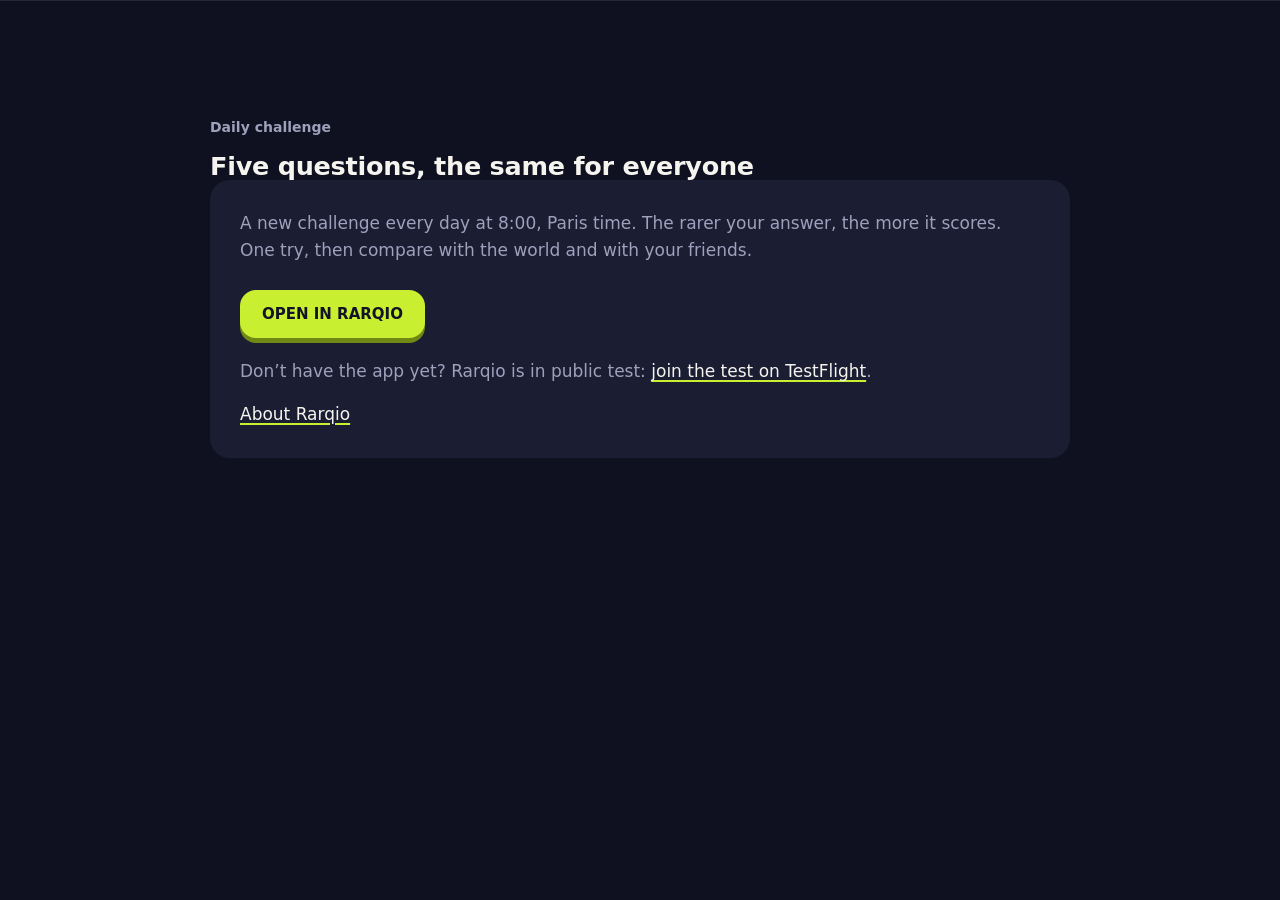
==== defi/index.html @ 2ab5fd36 "Daily challenge landing page for shared links Opens the app through rarqio://defi; with the associat" ====
<!doctype html>
<html lang="en" data-lang="en">
<head>
  <meta charset="utf-8">
  <meta http-equiv="Content-Security-Policy" content="default-src 'self'; script-src 'self'; style-src 'self'; img-src 'self'; font-src 'self'; connect-src 'none'; media-src 'none'; object-src 'none'; frame-src 'none'; base-uri 'self'; form-action 'none'">
  <meta name="viewport" content="width=device-width, initial-scale=1, viewport-fit=cover">
  <script src="../lang.js"></script>
  <title>Rarqio – Daily challenge</title>
  <meta name="description" content="Five questions a day, the same for everyone. Open today's Rarqio challenge.">
  <meta name="theme-color" content="#0F1020">
  <meta name="color-scheme" content="dark">
  <link rel="canonical" href="https://geofffreyyy.github.io/rarqio-site/defi/">
  <meta property="og:type" content="website">
  <meta property="og:site_name" content="Rarqio">
  <meta property="og:title" content="Rarqio – Daily challenge">
  <meta property="og:description" content="Five questions a day, the same for everyone. Can you beat my score?">
  <meta property="og:url" content="https://geofffreyyy.github.io/rarqio-site/defi/">
  <meta property="og:image" content="https://geofffreyyy.github.io/rarqio-site/assets/icon-512.png">
  <link rel="icon" type="image/png" sizes="32x32" href="../assets/favicon-32.png">
  <link rel="apple-touch-icon" href="../assets/apple-touch-icon.png">
  <link rel="stylesheet" href="../styles.css">
</head>
<body>
  <main id="main">
    <section class="section">
      <div class="wrap narrow">
        <header class="section-head">
          <p class="eyebrow"><span lang="en">Daily challenge</span><span lang="fr">Défi du jour</span></p>
          <h1><span lang="en">Five questions, the same for everyone</span><span lang="fr">Cinq questions, les mêmes pour tout le monde</span></h1>
        </header>
        <article class="card">
          <p lang="en">A new challenge every day at 8:00, Paris time. The rarer your answer, the more it scores. One try, then compare with the world and with your friends.</p>
          <p lang="fr">Un nouveau défi chaque jour à 8 h, heure de Paris. Plus ta réponse est rare, plus elle rapporte. Un seul essai, puis compare-toi au monde et à tes amis.</p>
          <p><a class="btn-primary" href="rarqio://defi"><span lang="en">Open in Rarqio</span><span lang="fr">Ouvrir dans Rarqio</span></a></p>
          <p lang="en">Don’t have the app yet? Rarqio is in public test: <a href="https://testflight.apple.com/join/78SqzbXm">join the test on TestFlight</a>.</p>
          <p lang="fr">Pas encore l’app ? Rarqio est en test public : <a href="https://testflight.apple.com/join/78SqzbXm">rejoindre le test sur TestFlight</a>.</p>
          <p><a href="../"><span lang="en">About Rarqio</span><span lang="fr">Découvrir Rarqio</span></a></p>
        </article>
      </div>
    </section>
  </main>
</body>
</html>
---- styles.css ----
/* ==========================================================================
   Rarqio · website (landing, support, privacy, credits)
   Static, no build step, system fonts only. Colours are the app's own
   palette (App/DesignSystem/Theme.swift); lime is the one accent, the other
   hues only appear where they mean something (rarity tiers, rule steps).
   ========================================================================== */

:root {
  color-scheme: dark;

  /* App palette */
  --bg: #0f1020;
  --surface: #1b1d33;
  --raised: #272a47;
  --text: #f6f4ee;
  --muted: #9ea0bc;
  --ink: #121326;
  --lime: #c8f031;
  --lime-edge: #6f8a14;
  --coral: #ff6b57;
  --cobalt: #5b7cff;
  --sun: #ffc93c;
  --lilac: #b794ff;
  --mint: #34d6a8;

  --line: rgba(246, 244, 238, 0.09);
  --line-strong: rgba(246, 244, 238, 0.18);

  /* Rarity tiers, as in the app (RarityStyle) */
  --t-classic: var(--muted);
  --t-unexpected: var(--mint);
  --t-rare: var(--cobalt);
  --t-very: var(--lilac);
  --t-exceptional: var(--sun);

  --font: -apple-system, BlinkMacSystemFont, "SF Pro Text", system-ui, "Segoe UI", Roboto, "Helvetica Neue", Arial, sans-serif;
  --display: -apple-system, BlinkMacSystemFont, "SF Pro Display", system-ui, "Segoe UI", Roboto, "Helvetica Neue", Arial, sans-serif;
  --mono: ui-monospace, "SF Mono", SFMono-Regular, Menlo, Consolas, monospace;

  --radius-lg: 28px;
  --radius: 20px;
  --radius-sm: 12px;
}

/* ---------- Language switching ----------
   Every translatable piece exists twice: lang="en" and lang="fr".
   lang.js sets data-lang before first paint; without JS the page is English. */
html:not([data-lang="fr"]) body [lang="fr"],
html[data-lang="fr"] body [lang="en"] {
  display: none !important;
}

/* ---------- Base ---------- */
*,
*::before,
*::after {
  box-sizing: border-box;
}

html {
  background: var(--bg);
  -webkit-text-size-adjust: 100%;
  text-size-adjust: 100%;
  scroll-padding-top: 88px;
}

/* Smooth in-page jumps, switched on by script.js after load so that
   arriving on #support or #privacy from the App Store lands instantly. */
@media (prefers-reduced-motion: no-preference) {
  html.smooth-scroll {
    scroll-behavior: smooth;
  }
}

body {
  margin: 0;
  min-height: 100vh;
  background: var(--bg);
  color: var(--text);
  font-family: var(--font);
  font-size: 1.0625rem;
  line-height: 1.6;
  overflow-x: clip;
  -webkit-font-smoothing: antialiased;
  -moz-osx-font-smoothing: grayscale;
}

::selection {
  background: var(--lime);
  color: var(--ink);
}

img,
svg {
  display: block;
  max-width: 100%;
}

picture {
  display: block;
}

h1,
h2,
h3,
h4 {
  margin: 0;
  font-family: var(--display);
  line-height: 1.08;
  text-wrap: balance;
}

h1,
h2 {
  font-weight: 900;
  font-stretch: expanded;
  letter-spacing: -0.01em;
}

h3,
h4 {
  font-weight: 800;
}

p {
  margin: 0;
  text-wrap: pretty;
}

p + p {
  margin-top: 0.9em;
}

a {
  color: var(--text);
  text-decoration-color: var(--lime);
  text-decoration-thickness: 1.5px;
  text-underline-offset: 3px;
}

a:hover {
  color: var(--lime);
}

ul,
ol,
dl,
dd {
  margin: 0;
  padding: 0;
}

ul,
ol {
  list-style: none;
}

code {
  font-family: var(--mono);
}

:focus-visible {
  outline: 3px solid var(--lime);
  outline-offset: 3px;
  border-radius: 6px;
}

.wrap {
  width: min(1160px, 100% - 32px);
  margin-inline: auto;
}

.wrap.narrow {
  width: min(860px, 100% - 32px);
}

.muted {
  color: var(--muted);
}

.needs-js {
  display: none;
}

.js .needs-js {
  display: block;
}

.skip-link {
  position: absolute;
  left: 16px;
  top: -100px;
  z-index: 100;
  padding: 10px 16px;
  border-radius: var(--radius-sm);
  background: var(--lime);
  color: var(--ink);
  font-weight: 700;
  text-decoration: none;
}

.skip-link:focus {
  top: 12px;
}

.sr-only {
  position: absolute;
  width: 1px;
  height: 1px;
  margin: -1px;
  padding: 0;
  overflow: hidden;
  clip: rect(0 0 0 0);
  white-space: nowrap;
  border: 0;
}

/* ---------- Header ---------- */
.site-header {
  position: sticky;
  top: 0;
  z-index: 50;
  background: rgba(15, 16, 32, 0.94);
  border-bottom: 1px solid var(--line);
}

.nav {
  display: flex;
  align-items: center;
  gap: 24px;
  min-height: 64px;
}

.brand {
  display: inline-flex;
  align-items: center;
  gap: 10px;
  color: var(--text);
  text-decoration: none;
  font-family: var(--display);
  font-weight: 900;
  font-stretch: expanded;
  font-size: 1.15rem;
  letter-spacing: 0;
}

.brand img {
  width: 34px;
  height: 34px;
  border-radius: 9px;
}

.brand:hover {
  color: var(--text);
}

.nav-links {
  display: flex;
  gap: 22px;
  margin-left: auto;
}

.nav-links a {
  color: var(--muted);
  font-size: 0.95rem;
  font-weight: 600;
  text-decoration: none;
  white-space: nowrap;
}

.nav-links a:hover {
  color: var(--text);
}

.lang-switch {
  display: none;
  padding: 3px;
  border-radius: 999px;
  border: 1px solid var(--line-strong);
}

.js .lang-switch {
  display: inline-flex;
}

.lang-switch button {
  min-width: 40px;
  padding: 5px 10px;
  border: 0;
  border-radius: 999px;
  background: transparent;
  color: var(--muted);
  font: 700 0.8rem/1 var(--font);
  cursor: pointer;
}

.lang-switch button:hover {
  color: var(--text);
}

.lang-switch button[aria-pressed="true"] {
  background: var(--lime);
  color: var(--ink);
}

/* ---------- Shared type ---------- */
.eyebrow {
  margin-bottom: 14px;
  color: var(--muted);
  font-size: 0.875rem;
  font-weight: 600;
}

.section {
  padding-block: clamp(72px, 9vw, 128px);
  border-top: 1px solid var(--line);
}

.section-tight {
  padding-block: clamp(48px, 6vw, 80px);
}

.section h2 {
  font-size: clamp(1.9rem, 4.2vw, 3.1rem);
}

.section-lede {
  margin-top: 18px;
  color: var(--muted);
  font-size: 1.125rem;
}

.section-lede + .section-lede {
  margin-top: 18px;
}

.note-small {
  margin-top: 14px;
  color: var(--muted);
  font-size: 0.9375rem;
}

/* Single-column grids get an explicit minmax(0, 1fr) track: an implicit "auto"
   track would grow to fit unbreakable content (the formula) and widen the page. */
.split,
.hero-grid,
.feature-grid,
.support-grid,
.footer-grid,
.launch,
.sample-list,
.tiers,
.modes,
.faq,
.credits,
.honest,
.steps {
  grid-template-columns: minmax(0, 1fr);
}

/* Sections with a heading column and a content column */
.split {
  display: grid;
  gap: 40px;
}

@media (min-width: 960px) {
  .split {
    grid-template-columns: minmax(0, 5fr) minmax(0, 7fr);
    gap: 72px;
    align-items: start;
  }

  .split > .section-head {
    position: sticky;
    top: 112px;
  }
}

/* ---------- Hero ---------- */
.hero {
  padding-block: clamp(40px, 7vw, 96px) clamp(56px, 8vw, 112px);
}

.hero-grid {
  display: grid;
  gap: 48px;
  align-items: center;
}

@media (min-width: 960px) {
  .hero-grid {
    grid-template-columns: minmax(0, 7fr) minmax(0, 5fr);
    gap: 56px;
  }
}

.hero h1 {
  font-size: clamp(2.6rem, 7vw, 5.4rem);
  line-height: 0.98;
}

.hl {
  color: var(--lime);
}

.lede {
  max-width: 34em;
  margin-top: 26px;
  font-size: clamp(1.125rem, 1.6vw, 1.3rem);
  line-height: 1.55;
}

.status {
  display: flex;
  flex-wrap: wrap;
  align-items: center;
  gap: 12px 18px;
  margin-top: 34px;
}

.soon {
  display: inline-flex;
  align-items: center;
  padding: 10px 16px;
  border: 1.5px solid var(--lime);
  border-radius: 14px;
  color: var(--lime);
  font-family: var(--display);
  font-size: 0.875rem;
  font-weight: 900;
  font-stretch: expanded;
  line-height: 1.2;
  text-transform: uppercase;
}

.status-note {
  margin: 0;
  max-width: 24em;
  color: var(--muted);
  font-size: 0.9375rem;
  line-height: 1.45;
}

.facts-inline {
  display: flex;
  flex-wrap: wrap;
  gap: 6px 0;
  margin-top: 28px;
  color: var(--text);
  font-size: 0.9375rem;
  font-weight: 600;
}

.facts-inline li + li::before {
  content: "·";
  margin-inline: 10px;
  color: var(--muted);
}

/* Two phones: the reveal behind on the left (its rarity stamp and points stay
   visible), the question in front on the right. */
.hero-visual {
  position: relative;
  width: min(100%, 460px);
  margin-inline: auto;
}

.hero-visual .device-front {
  position: relative;
  z-index: 2;
  width: 58%;
  margin-top: 20%;
  margin-left: auto;
}

.hero-visual .device-back {
  position: absolute;
  z-index: 1;
  top: 0;
  left: 0;
  width: 54%;
}

/* ---------- Phone frame (CSS only) ----------
   Screen corners 13.5% / 6.2%, Dynamic Island 31% wide, 4.2% tall, 1.3% from
   the top of the screen. The bezel is 3.2% of the phone's width; the outer
   radius is the screen radius plus the bezel. */
.device {
  margin: 0;
}

.phone {
  padding: 3.2%;
  border-radius: 15.8% / 7.55%;
  background: #07070c;
  box-shadow:
    inset 0 0 0 1px rgba(246, 244, 238, 0.12),
    0 0 0 1px rgba(0, 0, 0, 0.5),
    0 40px 70px -30px rgba(0, 0, 0, 0.75);
}

.screen {
  position: relative;
  overflow: hidden;
  isolation: isolate;
  aspect-ratio: 900 / 1957;
  border-radius: 13.5% / 6.2%;
  background: var(--bg);
}

.screen img {
  width: 100%;
  height: 100%;
  object-fit: cover;
}

.island {
  position: absolute;
  z-index: 1;
  top: 1.3%;
  left: 50%;
  width: 31%;
  height: 4.2%;
  border-radius: 999px;
  background: #000;
  transform: translateX(-50%);
}

.device figcaption {
  margin-top: 14px;
  color: var(--muted);
  font-size: 0.875rem;
  font-weight: 600;
  text-align: center;
}

/* ---------- Sample questions ---------- */
.samples {
  padding-block: 40px 48px;
  border-top: 1px solid var(--line);
}

.samples-title {
  margin-bottom: 22px;
  color: var(--muted);
  font-family: var(--font);
  font-size: 0.875rem;
  font-weight: 600;
}

.sample-list {
  display: grid;
  gap: 0 40px;
}

@media (min-width: 720px) {
  .sample-list {
    grid-template-columns: repeat(2, minmax(0, 1fr));
  }
}

@media (min-width: 1040px) {
  .sample-list {
    grid-template-columns: repeat(3, minmax(0, 1fr));
  }
}

.sample-list li {
  display: flex;
  flex-direction: column;
  gap: 4px;
  padding-block: 16px;
  border-top: 1px solid var(--line);
}

.sample-theme {
  color: var(--muted);
  font-size: 0.8125rem;
  font-weight: 600;
}

.sample-q {
  font-family: var(--display);
  font-size: 1.1875rem;
  font-weight: 800;
  line-height: 1.25;
}

/* ---------- How it plays ---------- */
.steps {
  display: grid;
  gap: 34px;
}

.steps li {
  display: grid;
  grid-template-columns: 52px minmax(0, 1fr);
  column-gap: 20px;
  row-gap: 6px;
}

.step-num {
  grid-row: span 2;
  display: grid;
  place-items: center;
  width: 52px;
  height: 52px;
  border-radius: 15px;
  color: var(--ink);
  font-family: var(--display);
  font-size: 1.5rem;
  font-weight: 900;
  font-stretch: expanded;
}

.steps li:nth-child(1) .step-num {
  background: var(--cobalt);
}

.steps li:nth-child(2) .step-num {
  background: var(--mint);
}

.steps li:nth-child(3) .step-num {
  background: var(--sun);
}

.steps h3 {
  align-self: end;
  font-size: 1.375rem;
}

.steps p {
  color: var(--muted);
}

.after-steps {
  margin-top: 40px;
  padding-top: 26px;
  border-top: 1px solid var(--line);
}

/* ---------- Rarity tiers ---------- */
.tiers {
  display: grid;
  gap: 2px;
}

.tier {
  display: grid;
  grid-template-columns: minmax(0, 1fr) auto;
  grid-template-areas:
    "stamp pts"
    "bar bar"
    "range range";
  align-items: center;
  row-gap: 8px;
  padding-block: 14px;
}

.stamp {
  grid-area: stamp;
  justify-self: start;
  padding: 5px 10px;
  border: 2.5px solid currentColor;
  border-radius: 9px;
  font-family: var(--display);
  font-size: 0.875rem;
  font-weight: 900;
  font-stretch: expanded;
  line-height: 1.1;
  text-transform: uppercase;
  white-space: nowrap;
  transform: rotate(-4deg);
}

.tier-bar {
  grid-area: bar;
  height: 6px;
  border-radius: 3px;
  background: currentColor;
}

.tier-range {
  grid-area: range;
  color: var(--muted);
  font-size: 0.875rem;
}

.tier-pts {
  grid-area: pts;
  color: var(--text);
  font-size: 0.9375rem;
  font-weight: 700;
  font-variant-numeric: tabular-nums;
  white-space: nowrap;
}

.t-classic { color: var(--t-classic); }
.t-unexpected { color: var(--t-unexpected); }
.t-rare { color: var(--t-rare); }
.t-very { color: var(--t-very); }
.t-exceptional { color: var(--t-exceptional); }

@media (min-width: 720px) {
  .tiers {
    grid-template-columns: repeat(5, minmax(0, 1fr));
  }

  .tier {
    grid-template-columns: minmax(0, 1fr);
    grid-template-areas:
      "stamp"
      "bar"
      "range"
      "pts";
    align-items: start;
    row-gap: 10px;
    padding-block: 0;
  }

  .stamp {
    margin-bottom: 8px;
    font-size: 0.75rem;
  }
}

/* Formula and calculator */
.formula-block {
  margin-top: 44px;
  padding: clamp(22px, 3vw, 32px);
  border-radius: var(--radius);
  background: var(--surface);
}

.formula-block h3 {
  margin-bottom: 14px;
  font-size: 1.25rem;
}

.formula {
  margin-bottom: 16px;
  padding: 14px 16px;
  border-radius: var(--radius-sm);
  background: var(--bg);
  font-size: 0.9375rem;
  line-height: 1.7;
}

.formula code > span {
  white-space: nowrap;
}

@media (max-width: 479px) {
  .formula {
    padding: 12px 14px;
    font-size: 0.8125rem;
  }
}

.formula sup {
  font-size: 0.72em;
}

.formula-block > p:not(.formula) {
  color: var(--muted);
}

.calc {
  margin-top: 26px;
  padding-top: 22px;
  border-top: 1px solid var(--line);
}

.calc h4 {
  margin-bottom: 14px;
  font-size: 1rem;
}

.calc-row {
  display: grid;
  grid-template-columns: 7.5rem minmax(0, 1fr) 3.5rem;
  align-items: center;
  gap: 14px;
  min-height: 44px;
}

.calc-row label {
  font-size: 0.9375rem;
  font-weight: 600;
}

.calc-row input[type="range"] {
  width: 100%;
  margin: 0;
  accent-color: var(--lime);
  cursor: pointer;
}

.calc-val {
  font-weight: 700;
  font-variant-numeric: tabular-nums;
  text-align: right;
}

.calc-result {
  display: flex;
  flex-wrap: wrap;
  align-items: center;
  gap: 10px 16px;
  margin-top: 16px;
}

.chip {
  display: inline-block;
  padding: 4px 10px;
  border-radius: 999px;
  background: currentColor;
  font-size: 0.8125rem;
  font-weight: 800;
}

.chip > span {
  color: var(--ink);
}

.calc-points {
  font-size: 1rem;
  color: var(--muted);
}

.calc-points strong {
  color: var(--text);
  font-family: var(--display);
  font-size: 2rem;
  font-weight: 900;
  font-stretch: expanded;
  font-variant-numeric: tabular-nums;
}

@media (max-width: 479px) {
  .calc-row {
    grid-template-columns: minmax(0, 1fr) 3.5rem;
    row-gap: 4px;
    padding-block: 6px;
  }

  .calc-row label {
    grid-column: 1;
  }

  .calc-row input[type="range"] {
    grid-column: 1 / -1;
    grid-row: 2;
  }

  .calc-val {
    grid-column: 2;
    grid-row: 1;
  }
}

/* Worked example: the Cyrano ladder (bars scaled to 1,000 base points) */
.ladder-figure {
  margin: 44px 0 0;
}

.ladder-figure figcaption {
  display: grid;
  gap: 6px;
  margin-bottom: 20px;
}

.ladder-kicker {
  color: var(--muted);
  font-size: 0.875rem;
  font-weight: 600;
}

.ladder-q {
  font-family: var(--display);
  font-size: 1.25rem;
  font-weight: 800;
  line-height: 1.25;
}

.ladder-note {
  color: var(--muted);
  font-size: 0.9375rem;
}

.ladder li {
  display: grid;
  grid-template-columns: minmax(0, 1fr) auto;
  grid-template-areas:
    "name pts"
    "bar tier";
  align-items: center;
  gap: 4px 14px;
  padding-block: 10px;
  border-top: 1px solid var(--line);
}

.l-name {
  grid-area: name;
  color: var(--text);
  font-weight: 600;
}

.l-tier {
  grid-area: tier;
  color: var(--muted);
  font-size: 0.8125rem;
  text-align: right;
  white-space: nowrap;
}

.l-pts {
  grid-area: pts;
  color: var(--text);
  font-weight: 700;
  font-variant-numeric: tabular-nums;
  text-align: right;
}

.l-bar {
  grid-area: bar;
  height: 8px;
  border-radius: 4px;
  background: var(--raised);
  overflow: hidden;
}

.l-bar > span {
  display: block;
  width: var(--w, 0%);
  height: 100%;
  border-radius: 4px;
  background: currentColor;
}

@media (min-width: 720px) {
  .ladder li {
    grid-template-columns: minmax(0, 13rem) 6.5rem minmax(0, 1fr) 3rem;
    grid-template-areas: "name tier bar pts";
    gap: 16px;
    padding-block: 9px;
  }

  .l-tier {
    text-align: left;
  }
}

/* Base points / 10 = bar width in % of 1,000. Values from the app's catalogue. */
.ladder li:nth-child(1)  { --w: 10%; }
.ladder li:nth-child(2)  { --w: 13.9%; }
.ladder li:nth-child(3)  { --w: 17.6%; }
.ladder li:nth-child(4)  { --w: 21%; }
.ladder li:nth-child(5)  { --w: 24.5%; }
.ladder li:nth-child(6)  { --w: 28.5%; }
.ladder li:nth-child(7)  { --w: 32.4%; }
.ladder li:nth-child(8)  { --w: 36.9%; }
.ladder li:nth-child(9)  { --w: 41.9%; }
.ladder li:nth-child(10) { --w: 47.6%; }
.ladder li:nth-child(11) { --w: 52.7%; }
.ladder li:nth-child(12) { --w: 58.4%; }
.ladder li:nth-child(13) { --w: 66.4%; }

.callout {
  margin-top: 44px;
  padding: 24px 0 0;
  border-top: 3px solid var(--lime);
}

.callout h3 {
  margin-bottom: 10px;
  font-size: 1.375rem;
}

.callout p {
  color: var(--muted);
}

/* ---------- Text + phones sections ---------- */
.feature-grid {
  display: grid;
  gap: 48px;
  align-items: center;
}

@media (min-width: 960px) {
  .feature-grid {
    grid-template-columns: minmax(0, 1fr) minmax(0, 1fr);
    gap: 72px;
  }

  .feature-grid.reverse .feature-copy {
    order: 2;
  }
}

.feature-copy h2 {
  margin-bottom: 24px;
}

.feature-copy > p:not(.eyebrow):not(.note-small) {
  max-width: 36em;
  font-size: 1.0625rem;
}

.feature-visual.pair {
  display: grid;
  grid-template-columns: repeat(2, minmax(0, 1fr));
  gap: clamp(14px, 3vw, 32px);
  width: min(100%, 560px);
  margin-inline: auto;
}

.feature-visual.pair .device:nth-child(2) {
  margin-top: 16%;
}

.feature-visual.single {
  width: min(78%, 320px);
  margin-inline: auto;
}

/* Modes */
.modes {
  display: grid;
  margin-top: 8px;
}

.mode {
  padding-block: 18px;
  border-top: 1px solid var(--line);
}

.mode dt {
  margin-bottom: 6px;
  font-family: var(--display);
  font-size: 1.25rem;
  font-weight: 900;
  font-stretch: expanded;
}

.mode dd {
  color: var(--muted);
}

.settings {
  display: grid;
  grid-template-columns: repeat(2, minmax(0, 1fr));
  margin-top: 8px;
  border-top: 1px solid var(--line);
}

.settings li {
  display: flex;
  flex-direction: column;
  gap: 2px;
  padding: 14px 12px 14px 0;
  border-bottom: 1px solid var(--line);
}

.set-label {
  color: var(--muted);
  font-size: 0.8125rem;
  font-weight: 600;
}

.set-value {
  font-weight: 700;
}

/* ---------- The questions ---------- */
.themes-title {
  margin-bottom: 16px;
  font-size: 1.25rem;
}

.themes {
  columns: 2;
  column-gap: 24px;
  padding-block: 4px 30px;
  border-bottom: 1px solid var(--line);
}

@media (min-width: 720px) {
  .themes {
    columns: 3;
  }
}

.themes li {
  break-inside: avoid;
  padding-block: 5px;
  font-size: 1rem;
}

.honest {
  display: grid;
  gap: 18px;
  margin-top: 30px;
}

.honest li {
  color: var(--muted);
}

.honest strong {
  color: var(--text);
}

/* ---------- Launch band ---------- */
.launch {
  display: grid;
  gap: 20px;
  align-items: center;
  padding: clamp(24px, 4vw, 40px);
  border-radius: var(--radius-lg);
  background: var(--surface);
}

@media (min-width: 720px) {
  .launch {
    grid-template-columns: auto minmax(0, 1fr) auto;
    gap: 28px;
  }
}

.launch-icon {
  width: 80px;
  height: 80px;
  border-radius: 20px;
}

.launch h2 {
  margin-bottom: 8px;
  font-size: clamp(1.4rem, 2.6vw, 1.9rem);
}

.launch p:not(.soon) {
  color: var(--muted);
}

.launch .soon {
  justify-self: start;
}

/* ---------- FAQ ---------- */
.faq {
  display: grid;
  margin-top: 36px;
  border-top: 1px solid var(--line);
}

.faq details {
  border-bottom: 1px solid var(--line);
}

.faq summary {
  position: relative;
  padding: 20px 44px 20px 0;
  font-family: var(--display);
  font-size: 1.125rem;
  font-weight: 800;
  line-height: 1.35;
  list-style: none;
  cursor: pointer;
}

.faq summary::-webkit-details-marker {
  display: none;
}

.faq summary::after {
  content: "";
  position: absolute;
  top: 50%;
  right: 6px;
  width: 12px;
  height: 12px;
  margin-top: -9px;
  border-right: 2.5px solid var(--lime);
  border-bottom: 2.5px solid var(--lime);
  transform: rotate(45deg);
  transition: transform 0.2s ease;
}

.faq details[open] summary::after {
  margin-top: -3px;
  transform: rotate(-135deg);
}

.faq summary:hover {
  color: var(--lime);
}

.answer {
  padding-bottom: 22px;
  color: var(--muted);
}

.answer strong {
  color: var(--text);
}

@media (prefers-reduced-motion: reduce) {
  .faq summary::after {
    transition: none;
  }
}

/* ---------- Support ---------- */
.support-grid {
  display: grid;
  gap: 16px;
  margin-top: 40px;
}

@media (min-width: 720px) {
  .support-grid {
    grid-template-columns: repeat(2, minmax(0, 1fr));
  }

  .support-grid .card:last-child {
    grid-column: 1 / -1;
  }
}

@media (min-width: 1040px) {
  .support-grid {
    grid-template-columns: minmax(0, 1fr) minmax(0, 1.3fr) minmax(0, 1fr);
  }

  .support-grid .card:last-child {
    grid-column: auto;
  }
}

.card {
  padding: clamp(22px, 3vw, 30px);
  border-radius: var(--radius);
  background: var(--surface);
}

.card h3 {
  margin-bottom: 14px;
  font-size: 1.25rem;
}

.card > p:not(.muted) {
  color: var(--muted);
}

.card strong {
  color: var(--text);
}

.contact-card {
  display: flex;
  flex-direction: column;
  align-items: flex-start;
  gap: 10px;
}

.contact-card h3 {
  margin-bottom: 4px;
}

.email {
  color: var(--lime);
  font-weight: 700;
  font-size: 1.0625rem;
  overflow-wrap: anywhere;
}

.btn-primary {
  display: inline-flex;
  align-items: center;
  justify-content: center;
  min-height: 48px;
  margin-top: 10px;
  margin-bottom: 5px;
  padding: 12px 22px;
  border-radius: 16px;
  background: var(--lime);
  box-shadow: 0 5px 0 var(--lime-edge);
  color: var(--ink);
  font-family: var(--display);
  font-size: 0.9375rem;
  font-weight: 900;
  font-stretch: expanded;
  text-transform: uppercase;
  text-decoration: none;
  transition: transform 0.12s ease, box-shadow 0.12s ease;
}

.btn-primary:hover {
  color: var(--ink);
}

.btn-primary:active {
  transform: translateY(4px);
  box-shadow: 0 1px 0 var(--lime-edge);
}

.checklist {
  display: grid;
  gap: 10px;
  margin-top: 14px;
  counter-reset: item;
}

.checklist li {
  position: relative;
  padding-left: 34px;
  color: var(--muted);
  counter-increment: item;
}

.checklist li::before {
  content: counter(item);
  position: absolute;
  left: 0;
  top: 1px;
  display: grid;
  place-items: center;
  width: 22px;
  height: 22px;
  border-radius: 7px;
  background: var(--raised);
  color: var(--text);
  font-size: 0.75rem;
  font-weight: 800;
}

/* ---------- Privacy ---------- */
.date-chip {
  display: inline-block;
  margin-top: 16px;
  color: var(--muted);
  font-size: 0.9375rem;
}

.policy {
  margin-top: 36px;
}

.policy h3 {
  margin: 30px 0 10px;
  font-size: 1.1875rem;
}

.policy > p {
  color: var(--muted);
}

.tldr {
  margin-bottom: 26px;
  padding: 0 0 0 18px;
  border-left: 3px solid var(--lime);
}

.tldr p {
  color: var(--text);
  font-size: 1.0625rem;
}

/* ---------- Credits ---------- */
.credits {
  display: grid;
  margin-top: 36px;
  border-top: 1px solid var(--line);
}

.credits li {
  display: grid;
  grid-template-columns: minmax(0, 1fr) auto;
  gap: 4px 16px;
  padding-block: 20px;
  border-bottom: 1px solid var(--line);
}

.credits h3 {
  font-size: 1.125rem;
}

.credits h3 a {
  text-decoration-color: var(--line-strong);
}

.credits h3 a:hover {
  text-decoration-color: var(--lime);
}

.credit-sub {
  margin-left: 6px;
  color: var(--muted);
  font-family: var(--mono);
  font-size: 0.8125rem;
  font-weight: 500;
}

.credit-licence {
  align-self: start;
  font-size: 0.8125rem;
  font-weight: 700;
  white-space: nowrap;
}

.credit-licence a {
  display: inline-block;
  padding: 3px 9px;
  border: 1px solid var(--line-strong);
  border-radius: 999px;
  color: var(--text);
  text-decoration: none;
}

.credit-licence a:hover {
  border-color: var(--lime);
  color: var(--lime);
}

.credits li > p:not(.credit-licence) {
  grid-column: 1 / -1;
  margin-top: 6px;
  color: var(--muted);
  font-size: 0.9375rem;
}

.disclaimer {
  margin-top: 28px;
  color: var(--muted);
  font-size: 0.9375rem;
}

.disclaimer strong {
  color: var(--text);
}

/* ---------- Footer ---------- */
.site-footer {
  padding-block: 48px 56px;
  border-top: 1px solid var(--line);
  font-size: 0.9375rem;
}

.footer-grid {
  display: grid;
  gap: 28px;
}

@media (min-width: 960px) {
  .footer-grid {
    grid-template-columns: minmax(0, 1fr) minmax(0, 1.6fr);
    column-gap: 56px;
  }

  .footer-legal {
    grid-column: 1 / -1;
  }
}

.footer-brand .muted {
  margin-top: 10px;
}

.footer-links {
  display: flex;
  flex-wrap: wrap;
  align-content: start;
  gap: 10px 22px;
}

.footer-links a {
  color: var(--muted);
  text-decoration: none;
}

.footer-links a:hover {
  color: var(--text);
}

.footer-legal {
  padding-top: 22px;
  border-top: 1px solid var(--line);
  color: var(--muted);
}

.footer-legal .tiny {
  margin-top: 6px;
  font-size: 0.8125rem;
}

/* ---------- Small screens ---------- */
@media (max-width: 899px) {
  html {
    scroll-padding-top: 116px;
  }

  .nav {
    flex-wrap: wrap;
    gap: 0 16px;
    min-height: 0;
    padding-top: 12px;
  }

  .lang-switch {
    margin-left: auto;
  }

  .nav-links {
    order: 3;
    flex: 0 0 100%;
    gap: 20px;
    margin: 0;
    padding: 12px 0 12px;
    overflow-x: auto;
    scrollbar-width: none;
  }

  .nav-links::-webkit-scrollbar {
    display: none;
  }
}

@media (max-width: 479px) {
  body {
    font-size: 1rem;
  }

  /* Keep Support and Privacy in view on phones; the rest is one scroll away. */
  .nav-optional {
    display: none;
  }

  .nav-links {
    gap: 18px;
  }

  .hero-visual {
    width: min(100%, 360px);
  }

  .settings {
    grid-template-columns: minmax(0, 1fr);
  }
}

/* ---------- Print ---------- */
@media print {
  .site-header,
  .hero-visual,
  .feature-visual,
  .calc,
  .skip-link {
    display: none !important;
  }

  html,
  body {
    background: #fff;
    color: #000;
  }
}
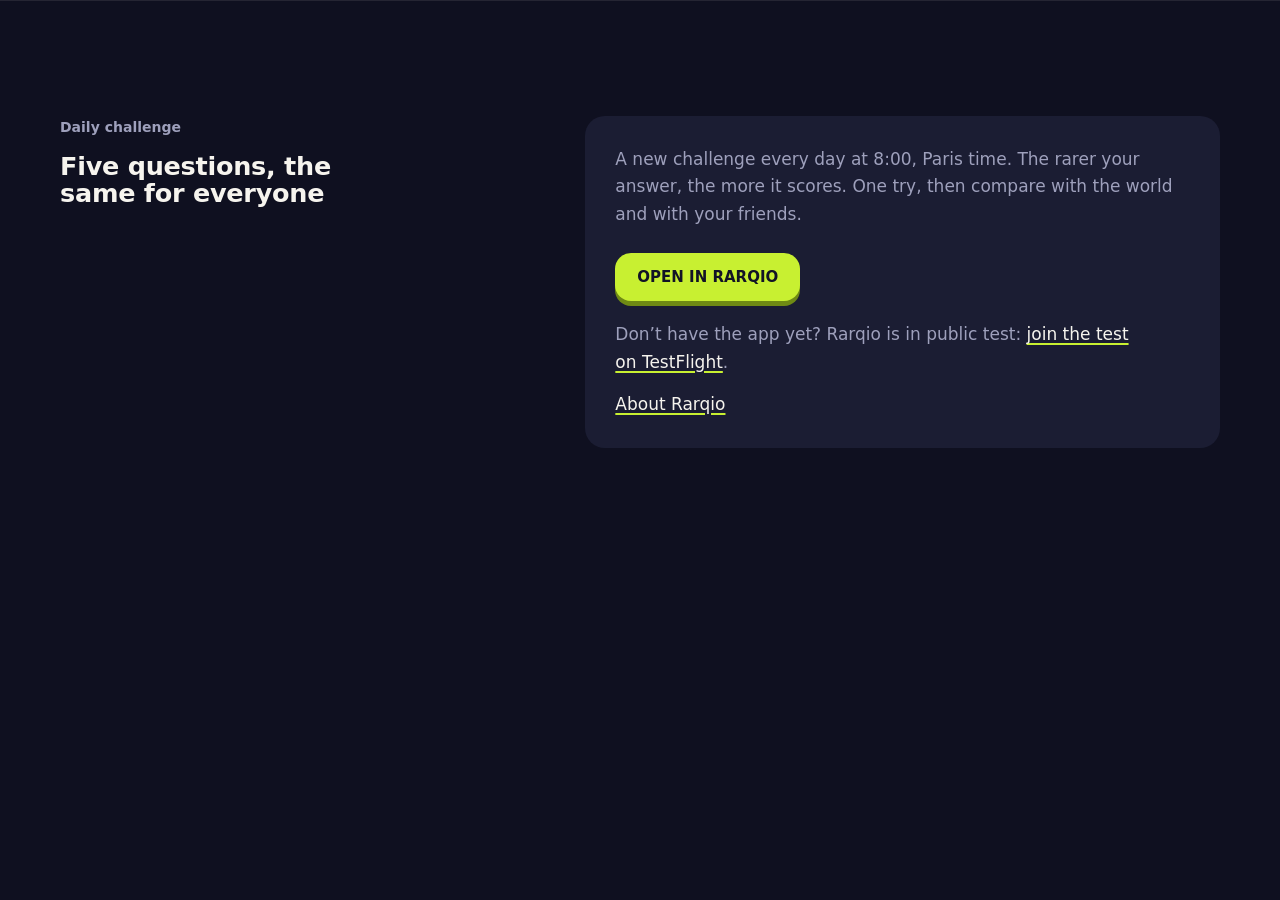
==== commit a83576bc: "Association file: keep the LastHit entry, add Rarqio; landing page layout Co-Authored-By: Claude Fab" ====
--- a/defi/index.html
+++ b/defi/index.html
@@ -23,7 +23,7 @@
 <body>
   <main id="main">
     <section class="section">
-      <div class="wrap narrow">
+      <div class="wrap split">
         <header class="section-head">
           <p class="eyebrow"><span lang="en">Daily challenge</span><span lang="fr">Défi du jour</span></p>
           <h1><span lang="en">Five questions, the same for everyone</span><span lang="fr">Cinq questions, les mêmes pour tout le monde</span></h1>
--- a/styles.css
+++ b/styles.css
@@ -861,7 +861,7 @@
   }
 }
 
-/* Worked example: the Cyrano ladder (bars scaled to 1,000 base points) */
+/* Worked example: the Cyrano ladder (bars scaled to 1,000 points, before the speed bonus) */
 .ladder-figure {
   margin: 44px 0 0;
 }
@@ -955,18 +955,18 @@
 
 /* Base points / 10 = bar width in % of 1,000. Values from the app's catalogue. */
 .ladder li:nth-child(1)  { --w: 10%; }
-.ladder li:nth-child(2)  { --w: 13.9%; }
-.ladder li:nth-child(3)  { --w: 17.6%; }
-.ladder li:nth-child(4)  { --w: 21%; }
-.ladder li:nth-child(5)  { --w: 24.5%; }
-.ladder li:nth-child(6)  { --w: 28.5%; }
-.ladder li:nth-child(7)  { --w: 32.4%; }
-.ladder li:nth-child(8)  { --w: 36.9%; }
-.ladder li:nth-child(9)  { --w: 41.9%; }
-.ladder li:nth-child(10) { --w: 47.6%; }
-.ladder li:nth-child(11) { --w: 52.7%; }
-.ladder li:nth-child(12) { --w: 58.4%; }
-.ladder li:nth-child(13) { --w: 66.4%; }
+.ladder li:nth-child(2)  { --w: 23%; }
+.ladder li:nth-child(3)  { --w: 32%; }
+.ladder li:nth-child(4)  { --w: 39%; }
+.ladder li:nth-child(5)  { --w: 45%; }
+.ladder li:nth-child(6)  { --w: 51%; }
+.ladder li:nth-child(7)  { --w: 56%; }
+.ladder li:nth-child(8)  { --w: 61%; }
+.ladder li:nth-child(9)  { --w: 66%; }
+.ladder li:nth-child(10) { --w: 71%; }
+.ladder li:nth-child(11) { --w: 75%; }
+.ladder li:nth-child(12) { --w: 79%; }
+.ladder li:nth-child(13) { --w: 84%; }
 
 .callout {
   margin-top: 44px;
